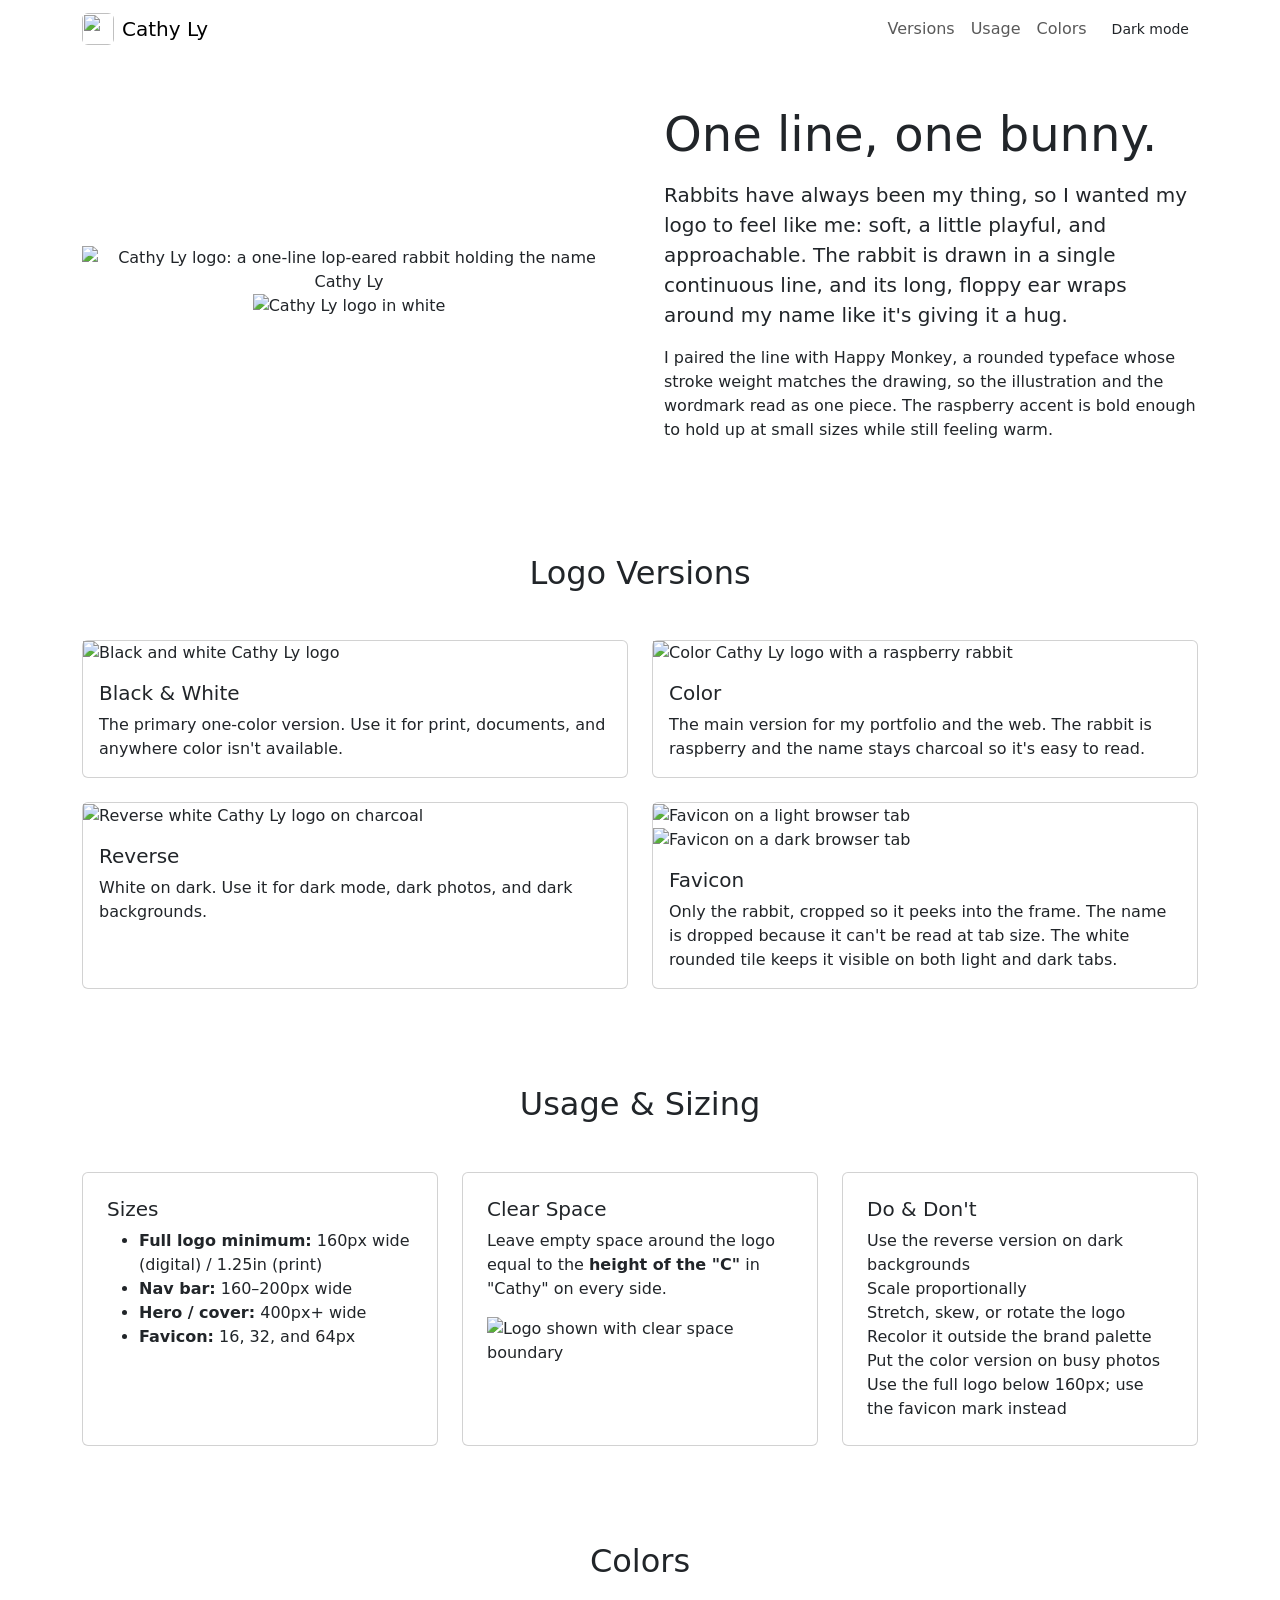
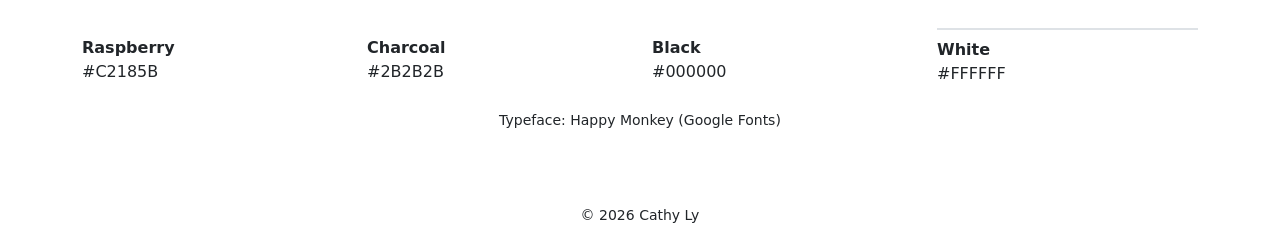
==== logo/index.html @ b49276fe "Add files via upload" ====
<!doctype html>
<html lang="en" data-bs-theme="light">
<head>
  <meta charset="utf-8">
  <meta name="viewport" content="width=device-width, initial-scale=1">
  <title>Cathy Ly | Logo System</title>

  <!-- Favicon -->
  <link rel="icon" type="image/svg+xml" href="images/favicon.svg">

  <!-- Bootstrap 5 -->
  <link href="https://cdn.jsdelivr.net/npm/bootstrap@5.3.3/dist/css/bootstrap.min.css" rel="stylesheet">

  <!-- Google Fonts -->
  <link rel="preconnect" href="https://fonts.googleapis.com">
  <link rel="preconnect" href="https://fonts.gstatic.com" crossorigin>
  <link href="https://fonts.googleapis.com/css2?family=Happy+Monkey&family=Nunito:wght@400;600;700&display=swap" rel="stylesheet">

  <link rel="stylesheet" href="css/style.css">
</head>
<body>

  <!-- Nav -->
  <nav class="navbar navbar-expand-md sticky-top site-nav">
    <div class="container">
      <a class="navbar-brand d-flex align-items-center gap-2" href="#">
        <img src="images/favicon.svg" alt="" width="32" height="32" class="rounded">
        <span>Cathy Ly</span>
      </a>
      <button class="navbar-toggler" type="button" data-bs-toggle="collapse" data-bs-target="#mainNav" aria-controls="mainNav" aria-expanded="false" aria-label="Toggle navigation">
        <span class="navbar-toggler-icon"></span>
      </button>
      <div class="collapse navbar-collapse" id="mainNav">
        <ul class="navbar-nav ms-auto align-items-md-center">
          <li class="nav-item"><a class="nav-link" href="#versions">Versions</a></li>
          <li class="nav-item"><a class="nav-link" href="#usage">Usage</a></li>
          <li class="nav-item"><a class="nav-link" href="#colors">Colors</a></li>
          <li class="nav-item ms-md-2">
            <button id="themeToggle" class="btn btn-sm btn-raspberry-outline" type="button" aria-pressed="false">
              Dark mode
            </button>
          </li>
        </ul>
      </div>
    </div>
  </nav>

  <!-- Hero -->
  <header class="py-5">
    <div class="container">
      <div class="row align-items-center g-5">
        <div class="col-lg-6 text-center">
          <img src="images/logo-color.svg" alt="Cathy Ly logo: a one-line lop-eared rabbit holding the name Cathy Ly" class="img-fluid hero-logo logo-light-only">
          <img src="images/logo-reverse.svg" alt="Cathy Ly logo in white" class="img-fluid hero-logo logo-dark-only">
        </div>
        <div class="col-lg-6">
          <h1 class="display-5 mb-3">One line, one bunny.</h1>
          <p class="lead">
            Rabbits have always been my thing, so I wanted my logo to feel like me: soft, a little playful, and approachable.
            The rabbit is drawn in a single continuous line, and its long, floppy ear wraps around my name like it's giving it a hug.
          </p>
          <p>
            I paired the line with Happy Monkey, a rounded typeface whose stroke weight matches the drawing, so the illustration and the
            wordmark read as one piece. The raspberry accent is bold enough to hold up at small sizes while still feeling warm.
          </p>
        </div>
      </div>
    </div>
  </header>

  <!-- Versions -->
  <section id="versions" class="py-5 section-alt">
    <div class="container">
      <h2 class="text-center mb-5">Logo Versions</h2>
      <div class="row g-4">

        <div class="col-md-6">
          <div class="card h-100 logo-card">
            <div class="logo-stage stage-white">
              <img src="images/logo-black.svg" alt="Black and white Cathy Ly logo" class="img-fluid">
            </div>
            <div class="card-body">
              <h3 class="h5">Black &amp; White</h3>
              <p class="mb-0">The primary one-color version. Use it for print, documents, and anywhere color isn't available.</p>
            </div>
          </div>
        </div>

        <div class="col-md-6">
          <div class="card h-100 logo-card">
            <div class="logo-stage stage-white">
              <img src="images/logo-color.svg" alt="Color Cathy Ly logo with a raspberry rabbit" class="img-fluid">
            </div>
            <div class="card-body">
              <h3 class="h5">Color</h3>
              <p class="mb-0">The main version for my portfolio and the web. The rabbit is raspberry and the name stays charcoal so it's easy to read.</p>
            </div>
          </div>
        </div>

        <div class="col-md-6">
          <div class="card h-100 logo-card">
            <div class="logo-stage stage-dark">
              <img src="images/logo-reverse.svg" alt="Reverse white Cathy Ly logo on charcoal" class="img-fluid">
            </div>
            <div class="card-body">
              <h3 class="h5">Reverse</h3>
              <p class="mb-0">White on dark. Use it for dark mode, dark photos, and dark backgrounds.</p>
            </div>
          </div>
        </div>

        <div class="col-md-6">
          <div class="card h-100 logo-card">
            <div class="logo-stage stage-split">
              <div class="fav-wrap fav-light"><img src="images/favicon.svg" alt="Favicon on a light browser tab" width="64" height="64"></div>
              <div class="fav-wrap fav-dark"><img src="images/favicon.svg" alt="Favicon on a dark browser tab" width="64" height="64"></div>
            </div>
            <div class="card-body">
              <h3 class="h5">Favicon</h3>
              <p class="mb-0">Only the rabbit, cropped so it peeks into the frame. The name is dropped because it can't be read at tab size. The white rounded tile keeps it visible on both light and dark tabs.</p>
            </div>
          </div>
        </div>

      </div>
    </div>
  </section>

  <!-- Usage -->
  <section id="usage" class="py-5">
    <div class="container">
      <h2 class="text-center mb-5">Usage &amp; Sizing</h2>
      <div class="row g-4">
        <div class="col-lg-4">
          <div class="card h-100 p-4">
            <h3 class="h5">Sizes</h3>
            <ul class="mb-0">
              <li><strong>Full logo minimum:</strong> 160px wide (digital) / 1.25in (print)</li>
              <li><strong>Nav bar:</strong> 160–200px wide</li>
              <li><strong>Hero / cover:</strong> 400px+ wide</li>
              <li><strong>Favicon:</strong> 16, 32, and 64px</li>
            </ul>
          </div>
        </div>
        <div class="col-lg-4">
          <div class="card h-100 p-4">
            <h3 class="h5">Clear Space</h3>
            <p>Leave empty space around the logo equal to the <strong>height of the "C"</strong> in "Cathy" on every side.</p>
            <div class="clearspace-demo">
              <img src="images/logo-black.svg" alt="Logo shown with clear space boundary" class="img-fluid">
            </div>
          </div>
        </div>
        <div class="col-lg-4">
          <div class="card h-100 p-4">
            <h3 class="h5">Do &amp; Don't</h3>
            <ul class="list-unstyled mb-0 dodont">
              <li class="do">Use the reverse version on dark backgrounds</li>
              <li class="do">Scale proportionally</li>
              <li class="dont">Stretch, skew, or rotate the logo</li>
              <li class="dont">Recolor it outside the brand palette</li>
              <li class="dont">Put the color version on busy photos</li>
              <li class="dont">Use the full logo below 160px; use the favicon mark instead</li>
            </ul>
          </div>
        </div>
      </div>
    </div>
  </section>

  <!-- Colors -->
  <section id="colors" class="py-5 section-alt">
    <div class="container">
      <h2 class="text-center mb-5">Colors</h2>
      <div class="row g-4 justify-content-center">
        <div class="col-6 col-md-3">
          <div class="swatch" style="background:#C2185B"></div>
          <p class="mt-2 mb-0"><strong>Raspberry</strong><br>#C2185B</p>
        </div>
        <div class="col-6 col-md-3">
          <div class="swatch" style="background:#2B2B2B"></div>
          <p class="mt-2 mb-0"><strong>Charcoal</strong><br>#2B2B2B</p>
        </div>
        <div class="col-6 col-md-3">
          <div class="swatch" style="background:#000000"></div>
          <p class="mt-2 mb-0"><strong>Black</strong><br>#000000</p>
        </div>
        <div class="col-6 col-md-3">
          <div class="swatch border" style="background:#FFFFFF"></div>
          <p class="mt-2 mb-0"><strong>White</strong><br>#FFFFFF</p>
        </div>
      </div>
      <p class="text-center mt-4 mb-0 small">Typeface: <span class="font-display">Happy Monkey</span> (Google Fonts)</p>
    </div>
  </section>

  <footer class="py-4 text-center site-footer">
    <small>&copy; 2026 Cathy Ly</small>
  </footer>

  <script src="https://cdn.jsdelivr.net/npm/bootstrap@5.3.3/dist/js/bootstrap.bundle.min.js"></script>
  <script>
    // Light/dark toggle. Starts from the visitor's system setting.
    const root = document.documentElement;
    const btn = document.getElementById('themeToggle');
    function setTheme(t) {
      root.setAttribute('data-bs-theme', t);
      btn.textContent = t === 'dark' ? 'Light mode' : 'Dark mode';
      btn.setAttribute('aria-pressed', t === 'dark');
    }
    setTheme(window.matchMedia('(prefers-color-scheme: dark)').matches ? 'dark' : 'light');
    btn.addEventListener('click', () => setTheme(root.getAttribute('data-bs-theme') === 'dark' ? 'light' : 'dark'));
  </script>
</body>
</html>
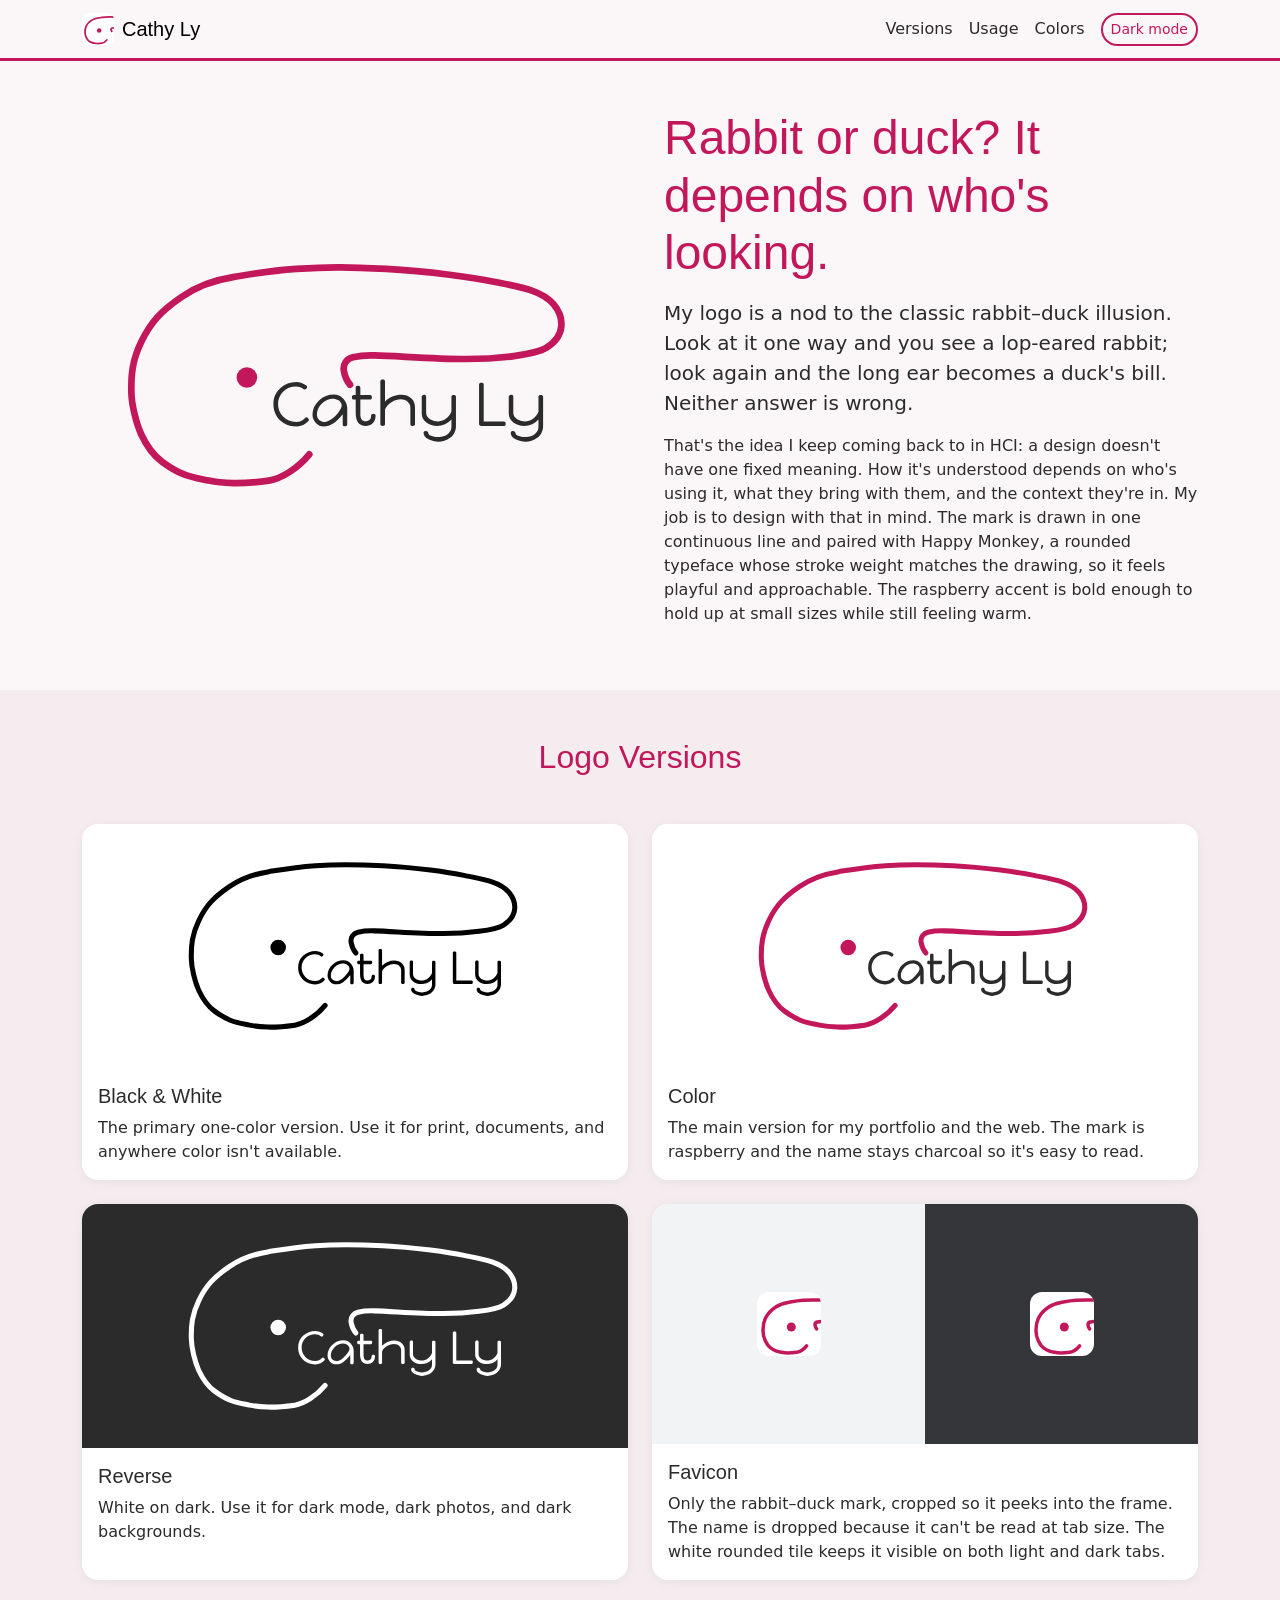
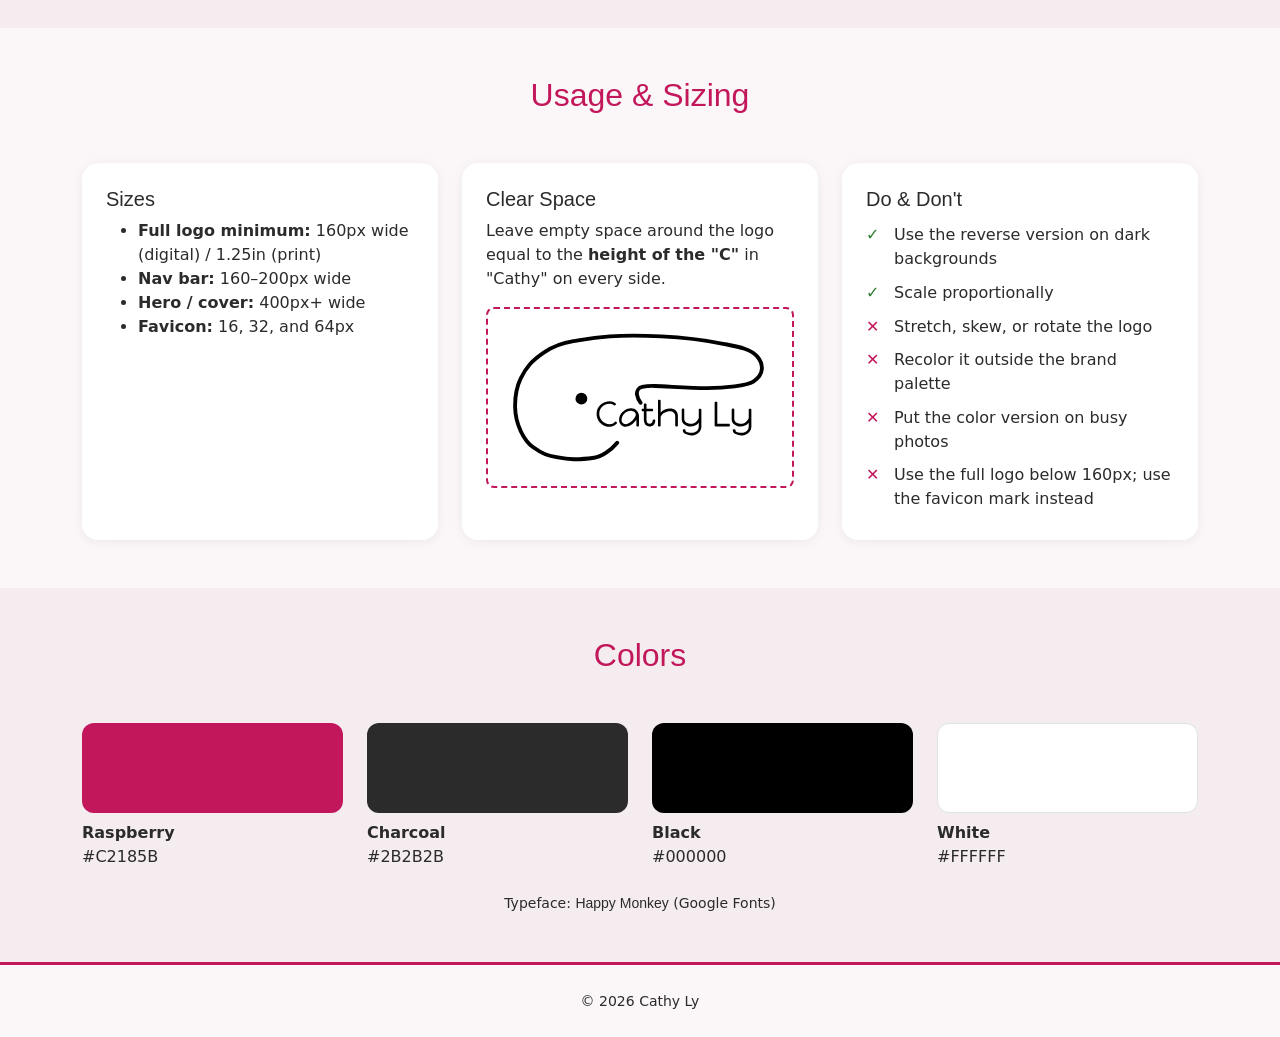
==== commit 5dac4ff8: "Add files via upload" ====
--- a/logo/index.html
+++ b/logo/index.html
@@ -50,18 +50,21 @@
     <div class="container">
       <div class="row align-items-center g-5">
         <div class="col-lg-6 text-center">
-          <img src="images/logo-color.svg" alt="Cathy Ly logo: a one-line lop-eared rabbit holding the name Cathy Ly" class="img-fluid hero-logo logo-light-only">
+          <img src="images/logo-color.svg" alt="Cathy Ly logo: a one-line drawing that reads as either a rabbit or a duck, wrapped around the name Cathy Ly" class="img-fluid hero-logo logo-light-only">
           <img src="images/logo-reverse.svg" alt="Cathy Ly logo in white" class="img-fluid hero-logo logo-dark-only">
         </div>
         <div class="col-lg-6">
-          <h1 class="display-5 mb-3">One line, one bunny.</h1>
+          <h1 class="display-5 mb-3">Rabbit or duck? It depends on who's looking.</h1>
           <p class="lead">
-            Rabbits have always been my thing, so I wanted my logo to feel like me: soft, a little playful, and approachable.
-            The rabbit is drawn in a single continuous line, and its long, floppy ear wraps around my name like it's giving it a hug.
+            My logo is a nod to the classic rabbit–duck illusion. Look at it one way and you see a lop-eared rabbit;
+            look again and the long ear becomes a duck's bill. Neither answer is wrong.
           </p>
           <p>
-            I paired the line with Happy Monkey, a rounded typeface whose stroke weight matches the drawing, so the illustration and the
-            wordmark read as one piece. The raspberry accent is bold enough to hold up at small sizes while still feeling warm.
+            That's the idea I keep coming back to in HCI: a design doesn't have one fixed meaning. How it's understood
+            depends on who's using it, what they bring with them, and the context they're in. My job is to design with
+            that in mind. The mark is drawn in one continuous line and paired with Happy Monkey, a rounded typeface whose
+            stroke weight matches the drawing, so it feels playful and approachable. The raspberry accent is bold enough
+            to hold up at small sizes while still feeling warm.
           </p>
         </div>
       </div>
@@ -93,7 +96,7 @@
             </div>
             <div class="card-body">
               <h3 class="h5">Color</h3>
-              <p class="mb-0">The main version for my portfolio and the web. The rabbit is raspberry and the name stays charcoal so it's easy to read.</p>
+              <p class="mb-0">The main version for my portfolio and the web. The mark is raspberry and the name stays charcoal so it's easy to read.</p>
             </div>
           </div>
         </div>
@@ -118,7 +121,7 @@
             </div>
             <div class="card-body">
               <h3 class="h5">Favicon</h3>
-              <p class="mb-0">Only the rabbit, cropped so it peeks into the frame. The name is dropped because it can't be read at tab size. The white rounded tile keeps it visible on both light and dark tabs.</p>
+              <p class="mb-0">Only the rabbit–duck mark, cropped so it peeks into the frame. The name is dropped because it can't be read at tab size. The white rounded tile keeps it visible on both light and dark tabs.</p>
             </div>
           </div>
         </div>
--- a/logo/css/style.css
+++ b/logo/css/style.css
@@ -0,0 +1,113 @@
+/* Cathy Ly logo page */
+:root {
+  --raspberry: #C2185B;
+  --raspberry-dark: #9C1349;
+  --charcoal: #2B2B2B;
+  --page-bg: #FBF7F8;
+  --alt-bg: #F4ECEF;
+  --text: #2B2B2B;
+  --card-bg: #FFFFFF;
+}
+
+[data-bs-theme="dark"] {
+  --page-bg: #1C1A1B;
+  --alt-bg: #252224;
+  --text: #F2EEF0;
+  --card-bg: #2E2B2D;
+  --raspberry: #E8578F; /* lighter raspberry so it passes contrast on dark */
+}
+
+body {
+  font-family: "Nunito", system-ui, sans-serif;
+  background: var(--page-bg);
+  color: var(--text);
+  transition: background .2s, color .2s;
+}
+
+h1, h2, h3, .navbar-brand, .font-display {
+  font-family: "Happy Monkey", "Nunito", sans-serif;
+}
+
+h1, h2 { color: var(--raspberry); }
+
+/* Nav */
+.site-nav {
+  background: var(--page-bg);
+  border-bottom: 3px solid var(--raspberry);
+}
+.site-nav .nav-link { color: var(--text); }
+.site-nav .nav-link:hover { color: var(--raspberry); }
+
+.btn-raspberry-outline {
+  color: var(--raspberry);
+  border: 2px solid var(--raspberry);
+  border-radius: 999px;
+}
+.btn-raspberry-outline:hover {
+  background: var(--raspberry);
+  color: #fff;
+}
+
+/* Hero */
+.hero-logo { max-width: 460px; width: 100%; }
+.logo-dark-only { display: none; }
+[data-bs-theme="dark"] .logo-light-only { display: none; }
+[data-bs-theme="dark"] .logo-dark-only { display: inline-block; }
+
+.section-alt { background: var(--alt-bg); }
+
+/* Cards */
+.card {
+  background: var(--card-bg);
+  border: none;
+  border-radius: 1rem;
+  box-shadow: 0 2px 12px rgba(0,0,0,.06);
+  color: var(--text);
+}
+
+.logo-stage {
+  min-height: 240px;
+  display: flex;
+  align-items: center;
+  justify-content: center;
+  padding: 2rem;
+  border-radius: 1rem 1rem 0 0;
+}
+.logo-stage img { max-height: 180px; }
+.stage-white { background: #FFFFFF; }
+.stage-dark  { background: #2B2B2B; }
+
+.stage-split { padding: 0; overflow: hidden; }
+.fav-wrap {
+  flex: 1;
+  align-self: stretch;
+  display: flex;
+  align-items: center;
+  justify-content: center;
+}
+.fav-light { background: #F1F3F4; } /* light browser tab */
+.fav-dark  { background: #35363A; } /* dark browser tab */
+
+/* Usage */
+.clearspace-demo {
+  border: 2px dashed var(--raspberry);
+  padding: 1.25rem;
+  background: #fff;
+  border-radius: .5rem;
+}
+
+.dodont li { padding: .3rem 0 .3rem 1.75rem; position: relative; }
+.dodont li::before { position: absolute; left: 0; font-weight: 700; }
+.dodont .do::before   { content: "✓"; color: #2E7D32; }
+.dodont .dont::before { content: "✕"; color: var(--raspberry); }
+
+/* Colors */
+.swatch {
+  height: 90px;
+  border-radius: .75rem;
+}
+
+/* Footer */
+.site-footer {
+  border-top: 3px solid var(--raspberry);
+}
